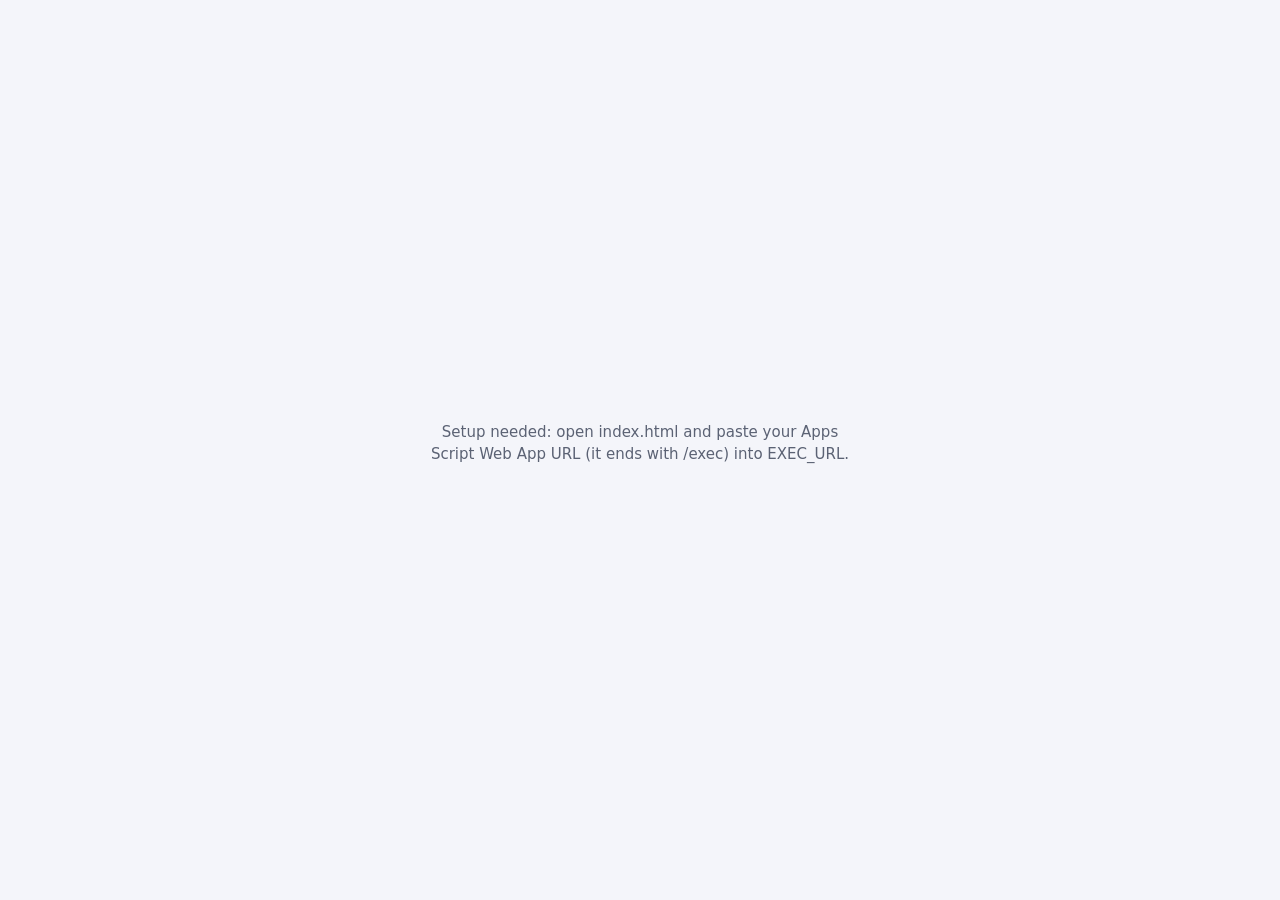
==== index.html @ 9d420516 "Add files via upload" ====
<!DOCTYPE html>
<html lang="en">
<head>
<meta charset="utf-8">
<meta name="viewport" content="width=device-width, initial-scale=1, viewport-fit=cover">
<title>BeamCast</title>
<meta name="description" content="Screen mirroring and casting between your devices.">
<meta name="theme-color" content="#4b57f5">
<meta name="color-scheme" content="light dark">
<meta name="referrer" content="no-referrer">
<link rel="manifest" href="manifest.webmanifest">
<link rel="icon" type="image/png" href="icon-192.png">
<link rel="apple-touch-icon" href="icon-192.png">
<meta name="apple-mobile-web-app-capable" content="yes">
<meta name="mobile-web-app-capable" content="yes">
<meta name="apple-mobile-web-app-title" content="BeamCast">
<style>
  :root{--bg:#f4f5fa;--text:#12141c;--muted:#5b6274;--accent:#4b57f5}
  @media (prefers-color-scheme:dark){:root{--bg:#0b0d13;--text:#e7e9f1;--muted:#9aa1b4;--accent:#7d87ff}}
  body{margin:0;min-height:100vh;display:grid;place-items:center;background:var(--bg);color:var(--text);font:15px/1.5 system-ui,-apple-system,"Segoe UI",Roboto,sans-serif;text-align:center;padding:16px;box-sizing:border-box}
  .sp{width:34px;height:34px;margin:0 auto 14px;border-radius:50%;border:3px solid rgba(128,128,128,.25);border-top-color:var(--accent);animation:s .8s linear infinite}
  @keyframes s{to{transform:rotate(360deg)}}
  p{max-width:420px;margin:0 auto 14px;color:var(--muted)}
  button{font:inherit;font-weight:600;padding:10px 18px;border-radius:11px;border:0;background:var(--accent);color:#fff;cursor:pointer}
</style>
</head>
<body>
<div id="boot" role="status" aria-live="polite">
  <div class="sp" id="sp"></div>
  <p id="msg">Loading BeamCast…</p>
  <button id="retry" type="button" hidden>Try again</button>
</div>
<script>
/*
 * BeamCast app shell.
 * It downloads the newest BeamCast page from YOUR Google Apps Script deployment, keeps a copy
 * for offline start-up, and checks for updates every time it opens.
 * Deploy a new version in Apps Script and every installed app updates itself.
 *
 * ▼▼▼ The only line you need to change: paste your Web App URL (ends with /exec) ▼▼▼
 */
var EXEC_URL = 'PASTE_YOUR_EXEC_URL_HERE';

(function () {
  'use strict';
  var KEY = 'beamcast.app.html';
  var msgEl = document.getElementById('msg'), retryBtn = document.getElementById('retry'), sp = document.getElementById('sp');

  if ('serviceWorker' in navigator) {
    navigator.serviceWorker.register('sw.js').catch(function () { /* offline start-up just won't be cached */ });
  }
  function say(text, canRetry) { msgEl.textContent = text; retryBtn.hidden = !canRetry; sp.hidden = !!canRetry; }
  function getCached() { try { return localStorage.getItem(KEY); } catch (e) { return null; } }
  function setCached(html) { try { localStorage.setItem(KEY, html); } catch (e) { /* storage full or blocked */ } }
  function show(html) {
    // document.open() during parsing would inject instead of replace, so wait until this shell has finished loading.
    if (document.readyState === 'loading') { document.addEventListener('DOMContentLoaded', function () { show(html); }, { once: true }); return; }
    document.open(); document.write(html); document.close();
  }

  if (!/^https:\/\/script\.google\.com\/macros\/s\/[\w-]+\/exec$/.test(EXEC_URL)) {
    say('Setup needed: open index.html and paste your Apps Script Web App URL (it ends with /exec) into EXEC_URL.', false);
    sp.hidden = true;
    return;
  }

  function fetchLatest() {
    // text/plain POST = CORS "simple request"; Apps Script web apps deployed for "Anyone" answer it.
    return fetch(EXEC_URL, {
      method: 'POST', body: JSON.stringify({ fn: 'offlineCopy', args: {} }),
      cache: 'no-store', credentials: 'omit', redirect: 'follow'
    }).then(function (r) {
      if (!r.ok) throw new Error('HTTP ' + r.status);
      return r.json();
    }).then(function (j) {
      var html = j && j.ok && j.data && j.data.html;
      if (typeof html !== 'string' || html.indexOf('BeamCast') < 0 || html.length < 5000) throw new Error('Unexpected response');
      return html;
    });
  }

  function updateBanner() {
    // Runs inside the already-shown app page: offer a one-tap reload to the new version.
    var d = document.createElement('div');
    d.setAttribute('role', 'status');
    d.style.cssText = 'position:fixed;left:50%;transform:translateX(-50%);bottom:max(16px,env(safe-area-inset-bottom));z-index:3000;display:flex;gap:10px;align-items:center;background:#12141c;color:#fff;padding:10px 12px 10px 16px;border-radius:12px;box-shadow:0 10px 30px rgba(0,0,0,.3);font:14px system-ui,sans-serif;max-width:calc(100vw - 32px)';
    var t = document.createElement('span'); t.textContent = 'A new version of BeamCast is ready.';
    var b = document.createElement('button'); b.type = 'button'; b.textContent = 'Update';
    b.style.cssText = 'font:inherit;font-weight:700;border:0;border-radius:9px;padding:7px 12px;background:#7d87ff;color:#0b0d13;cursor:pointer';
    b.onclick = function () { location.reload(); };
    var x = document.createElement('button'); x.type = 'button'; x.textContent = '×'; x.setAttribute('aria-label', 'Later');
    x.style.cssText = 'font:20px/1 system-ui;border:0;background:none;color:#aaa;cursor:pointer;padding:0 4px';
    x.onclick = function () { d.remove(); };
    d.appendChild(t); d.appendChild(b); d.appendChild(x);
    (document.body || document.documentElement).appendChild(d);
  }

  function firstLoad() {
    say('Downloading BeamCast…', false);
    fetchLatest().then(function (html) { setCached(html); show(html); }).catch(function (e) {
      say(navigator.onLine
        ? 'Could not reach the BeamCast server (' + e.message + '). Check that the Apps Script deployment is set to “Anyone” and that the URL is correct.'
        : 'You are offline. Connect to the internet once so the app can download itself. After that it also opens offline.', true);
    });
  }
  retryBtn.onclick = firstLoad;

  var cached = getCached();
  if (cached) {
    // Start instantly from the saved copy (works offline), then look for a newer version.
    fetchLatest().then(function (html) {
      if (html !== cached) { setCached(html); updateBanner(); }
    }).catch(function () { /* offline or server unreachable: keep using the saved copy */ });
    show(cached);
  } else {
    firstLoad();
  }
})();
</script>
</body>
</html>
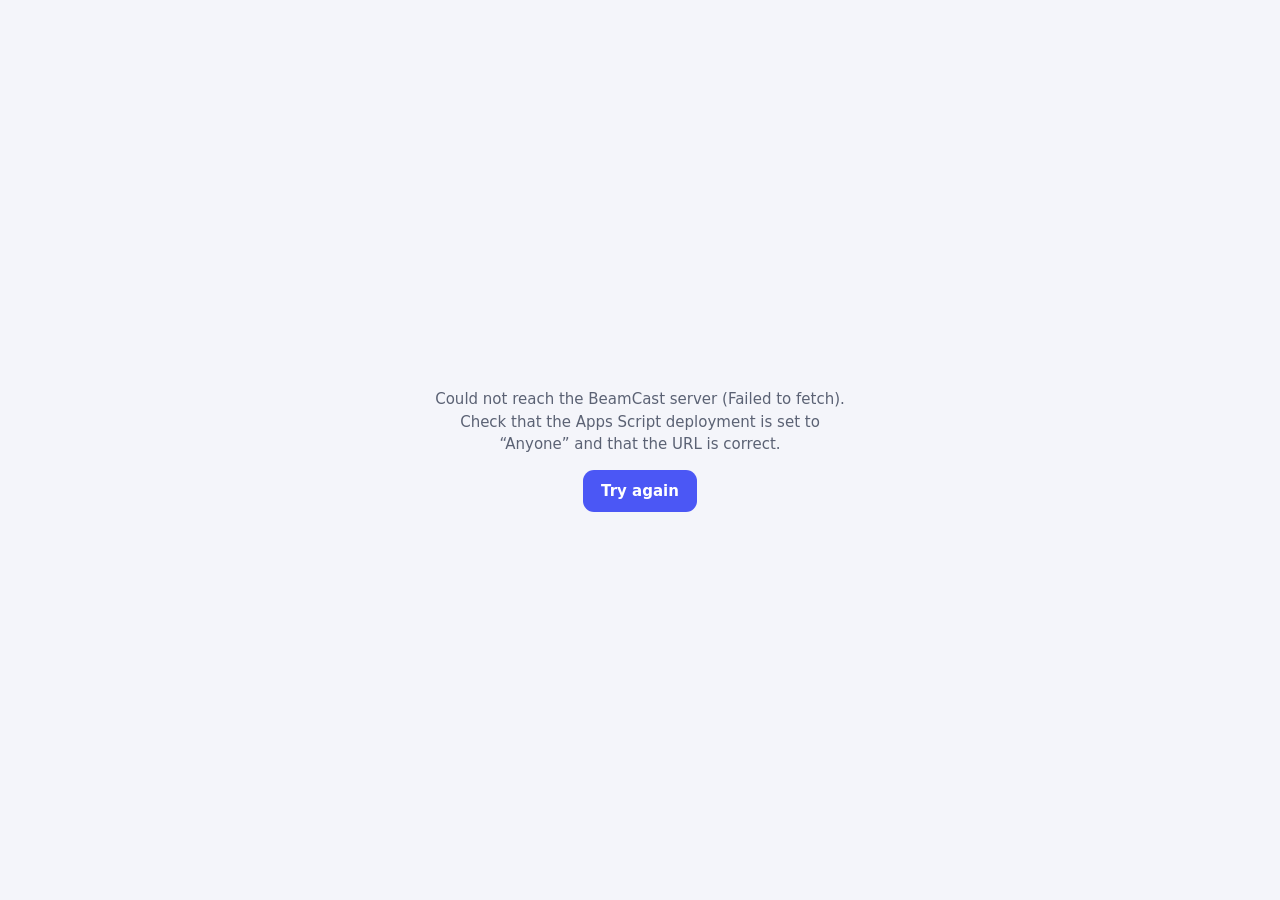
==== commit 063bc1c7: "Update index.html" ====
--- a/index.html
+++ b/index.html
@@ -39,7 +39,7 @@
  *
  * ▼▼▼ The only line you need to change: paste your Web App URL (ends with /exec) ▼▼▼
  */
-var EXEC_URL = 'PASTE_YOUR_EXEC_URL_HERE';
+var EXEC_URL = 'https://script.google.com/macros/s/AKfycbz1gZUumytuftPWRZcW-Gb9P7usCzyJS-83R4lMTyYFhke-0Oxf7YOTgh_2BvfhsPqCkA/exec';
 
 (function () {
   'use strict';
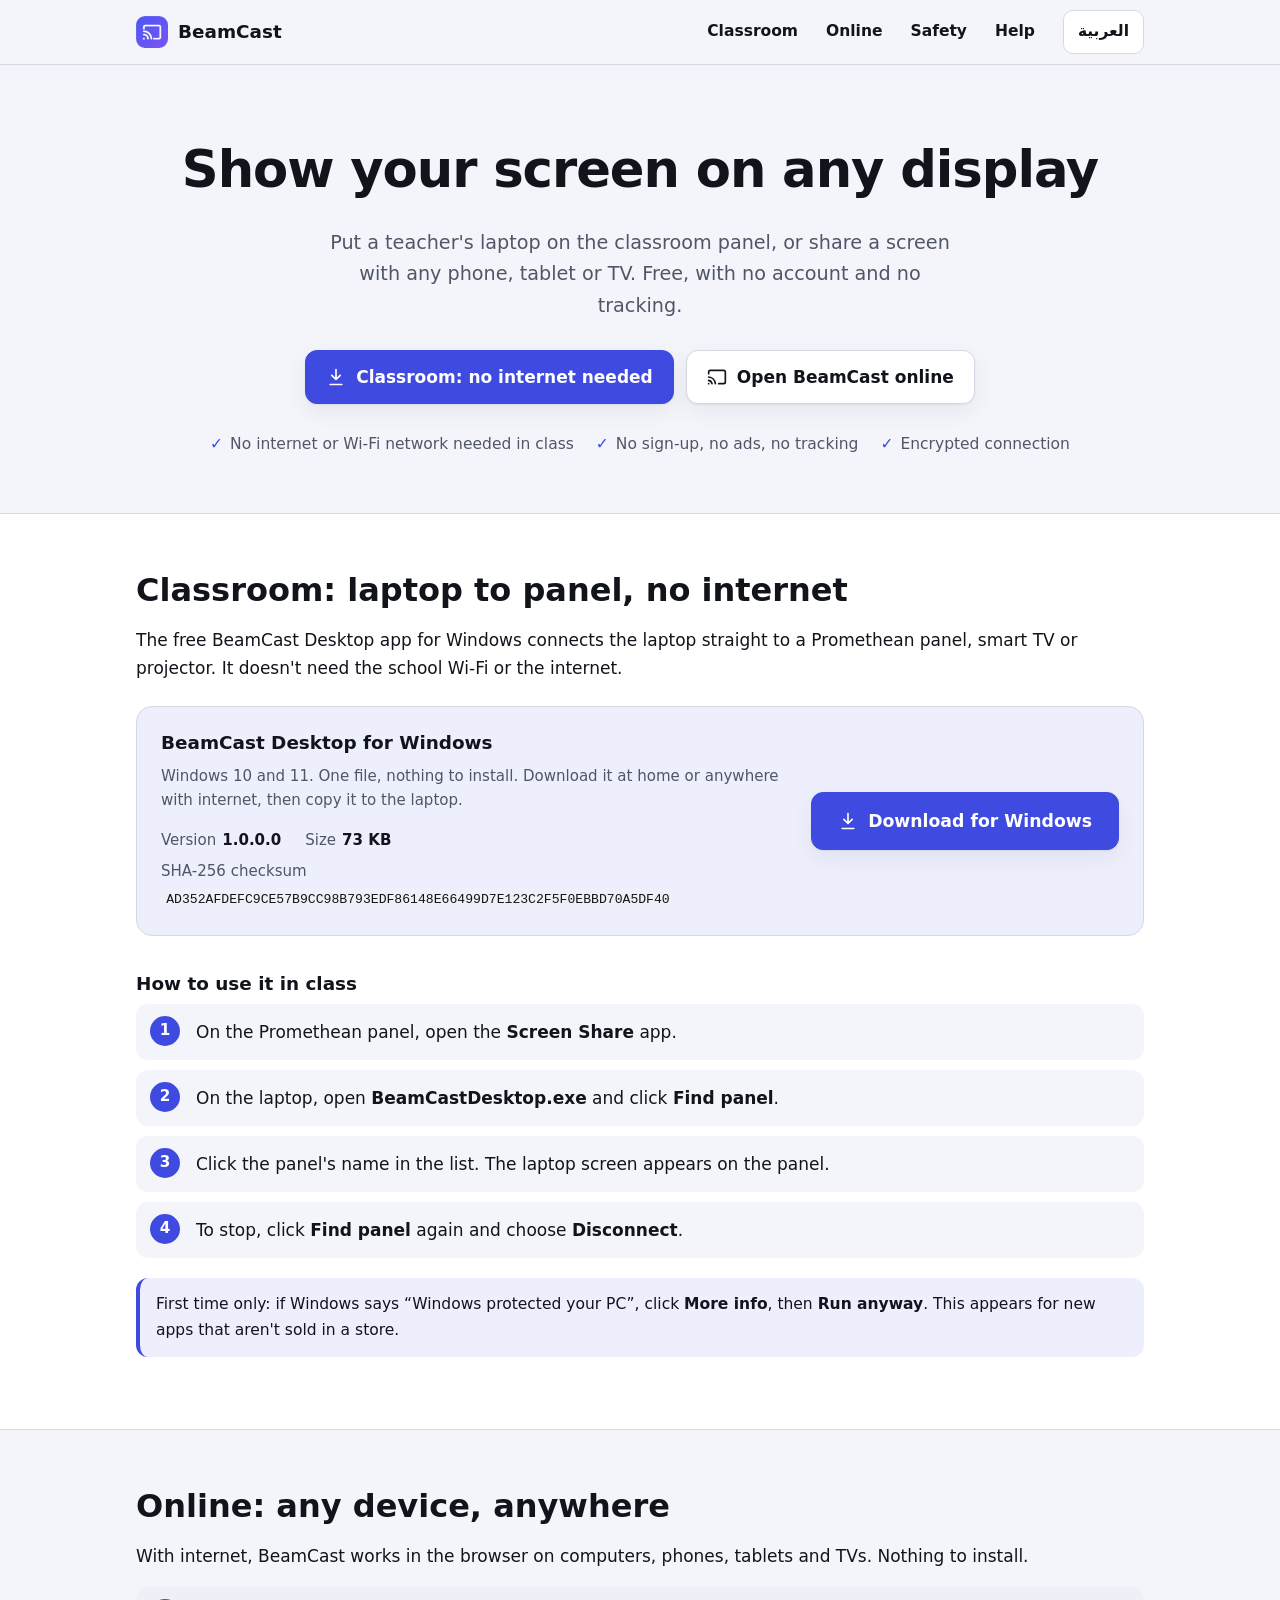
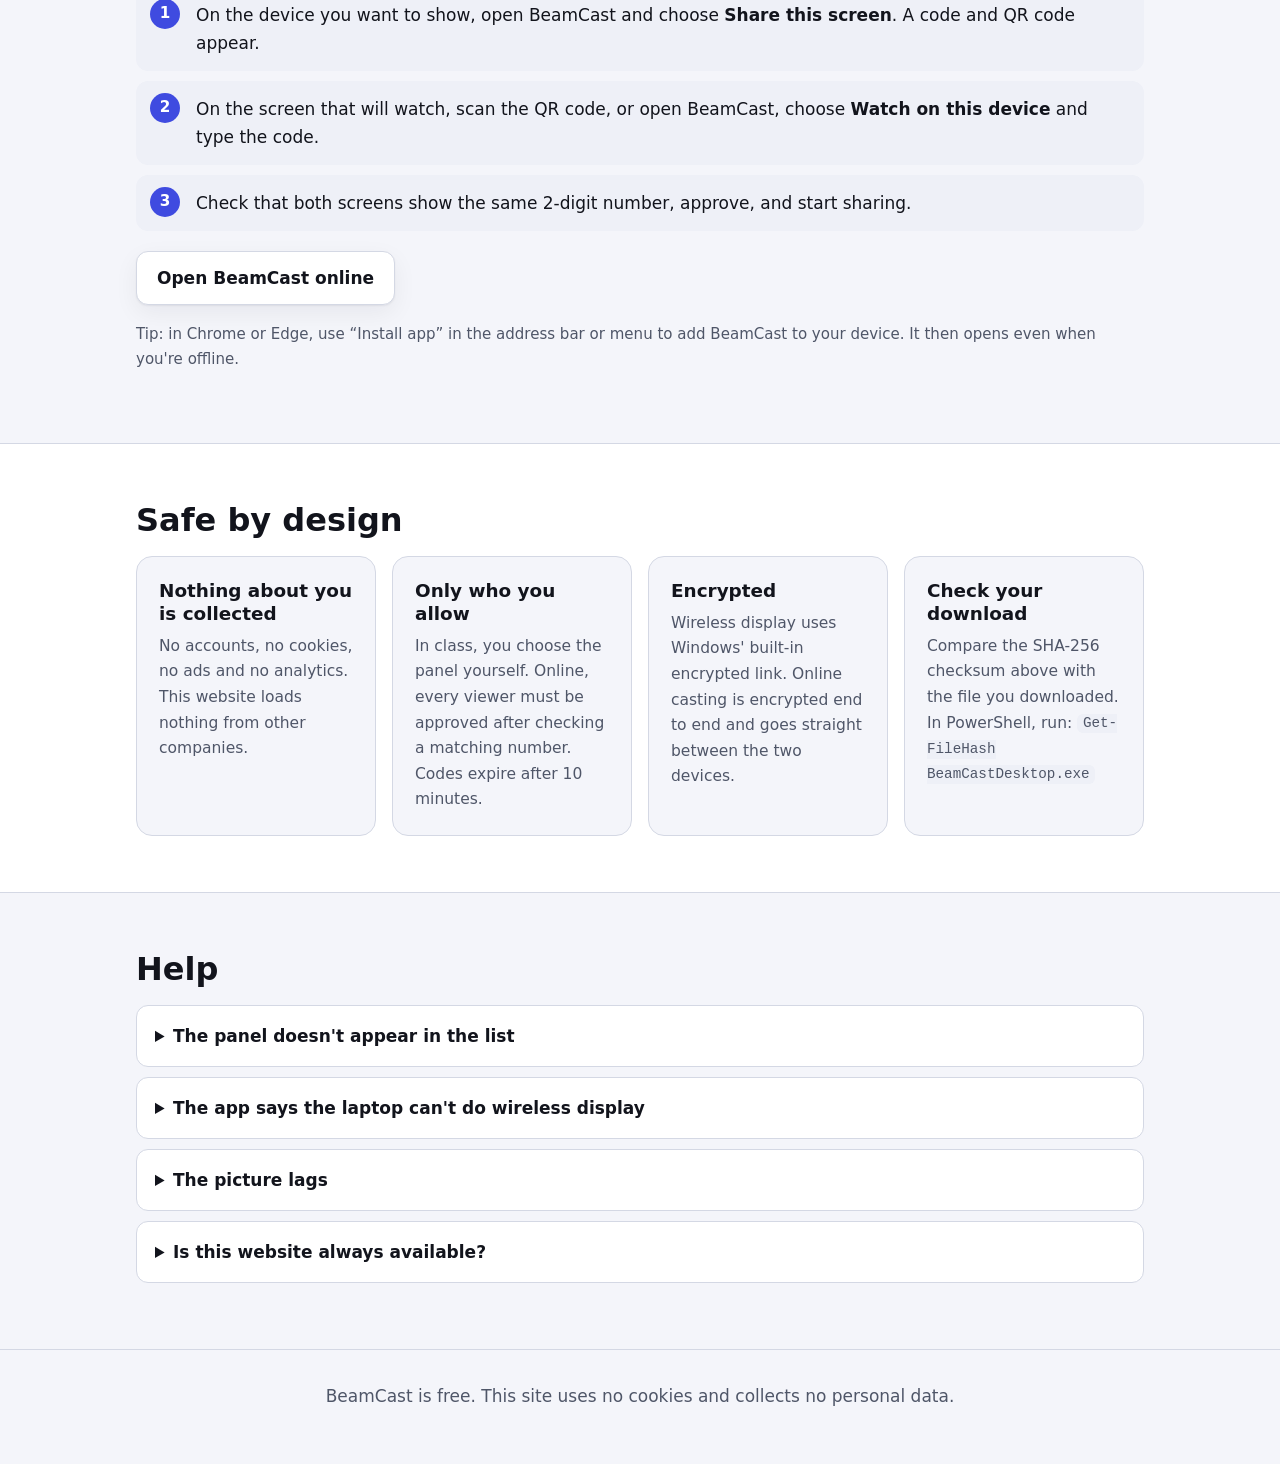
==== commit f9cbe0c6: "Add BeamCast website: classroom Windows app, English/Arabic, offline The home page is now the websit" ====
--- a/index.html
+++ b/index.html
@@ -1,121 +1,164 @@
 <!DOCTYPE html>
-<html lang="en">
+<html lang="en" dir="ltr">
 <head>
 <meta charset="utf-8">
 <meta name="viewport" content="width=device-width, initial-scale=1, viewport-fit=cover">
-<title>BeamCast</title>
-<meta name="description" content="Screen mirroring and casting between your devices.">
+<!-- Strict policy: only files from this site may load. No outside scripts, fonts, trackers or frames. -->
+<meta http-equiv="Content-Security-Policy" content="default-src 'none'; script-src 'self'; style-src 'self'; img-src 'self'; connect-src 'self'; manifest-src 'self'; worker-src 'self'; base-uri 'none'; form-action 'none'; upgrade-insecure-requests">
+<meta name="referrer" content="no-referrer">
+<meta name="color-scheme" content="light dark">
 <meta name="theme-color" content="#4b57f5">
-<meta name="color-scheme" content="light dark">
-<meta name="referrer" content="no-referrer">
+<meta name="description" content="BeamCast shows a laptop screen on a classroom panel, TV or any device. Works without internet. Free, private and safe.">
+<title>BeamCast: show your screen on any display</title>
+<script src="launch.js"></script>
 <link rel="manifest" href="manifest.webmanifest">
 <link rel="icon" type="image/png" href="icon-192.png">
 <link rel="apple-touch-icon" href="icon-192.png">
-<meta name="apple-mobile-web-app-capable" content="yes">
-<meta name="mobile-web-app-capable" content="yes">
-<meta name="apple-mobile-web-app-title" content="BeamCast">
-<style>
-  :root{--bg:#f4f5fa;--text:#12141c;--muted:#5b6274;--accent:#4b57f5}
-  @media (prefers-color-scheme:dark){:root{--bg:#0b0d13;--text:#e7e9f1;--muted:#9aa1b4;--accent:#7d87ff}}
-  body{margin:0;min-height:100vh;display:grid;place-items:center;background:var(--bg);color:var(--text);font:15px/1.5 system-ui,-apple-system,"Segoe UI",Roboto,sans-serif;text-align:center;padding:16px;box-sizing:border-box}
-  .sp{width:34px;height:34px;margin:0 auto 14px;border-radius:50%;border:3px solid rgba(128,128,128,.25);border-top-color:var(--accent);animation:s .8s linear infinite}
-  @keyframes s{to{transform:rotate(360deg)}}
-  p{max-width:420px;margin:0 auto 14px;color:var(--muted)}
-  button{font:inherit;font-weight:600;padding:10px 18px;border-radius:11px;border:0;background:var(--accent);color:#fff;cursor:pointer}
-</style>
+<link rel="stylesheet" href="styles.css">
+<script src="site.js" defer></script>
 </head>
 <body>
-<div id="boot" role="status" aria-live="polite">
-  <div class="sp" id="sp"></div>
-  <p id="msg">Loading BeamCast…</p>
-  <button id="retry" type="button" hidden>Try again</button>
-</div>
-<script>
-/*
- * BeamCast app shell.
- * It downloads the newest BeamCast page from YOUR Google Apps Script deployment, keeps a copy
- * for offline start-up, and checks for updates every time it opens.
- * Deploy a new version in Apps Script and every installed app updates itself.
- *
- * ▼▼▼ The only line you need to change: paste your Web App URL (ends with /exec) ▼▼▼
- */
-var EXEC_URL = 'https://script.google.com/macros/s/AKfycbz1gZUumytuftPWRZcW-Gb9P7usCzyJS-83R4lMTyYFhke-0Oxf7YOTgh_2BvfhsPqCkA/exec';
+<a class="skip" href="#main" data-i18n="skip">Skip to content</a>
 
-(function () {
-  'use strict';
-  var KEY = 'beamcast.app.html';
-  var msgEl = document.getElementById('msg'), retryBtn = document.getElementById('retry'), sp = document.getElementById('sp');
+<header class="top">
+  <div class="wrap top-in">
+    <a class="brand" href="./" aria-label="BeamCast home">
+      <img src="icon-192.png" alt="" width="32" height="32">
+      <span>BeamCast</span>
+    </a>
+    <nav aria-label="Main" data-i18n-attr="aria-label:navLabel">
+      <ul>
+        <li><a href="#classroom" data-i18n="navClassroom">Classroom</a></li>
+        <li><a href="#online" data-i18n="navOnline">Online</a></li>
+        <li><a href="#safety" data-i18n="navSafety">Safety</a></li>
+        <li><a href="#help" data-i18n="navHelp">Help</a></li>
+      </ul>
+    </nav>
+    <button type="button" class="lang" id="langBtn" lang="ar" aria-label="عرض الموقع بالعربية">العربية</button>
+  </div>
+</header>
 
-  if ('serviceWorker' in navigator) {
-    navigator.serviceWorker.register('sw.js').catch(function () { /* offline start-up just won't be cached */ });
-  }
-  function say(text, canRetry) { msgEl.textContent = text; retryBtn.hidden = !canRetry; sp.hidden = !!canRetry; }
-  function getCached() { try { return localStorage.getItem(KEY); } catch (e) { return null; } }
-  function setCached(html) { try { localStorage.setItem(KEY, html); } catch (e) { /* storage full or blocked */ } }
-  function show(html) {
-    // document.open() during parsing would inject instead of replace, so wait until this shell has finished loading.
-    if (document.readyState === 'loading') { document.addEventListener('DOMContentLoaded', function () { show(html); }, { once: true }); return; }
-    document.open(); document.write(html); document.close();
-  }
+<main id="main" tabindex="-1">
+  <section class="hero" aria-labelledby="heroT">
+    <div class="wrap">
+      <h1 id="heroT" data-i18n="heroT">Show your screen on any display</h1>
+      <p class="lead" data-i18n="heroP">Put a teacher's laptop on the classroom panel, or share a screen with any phone, tablet or TV. Free, with no account and no tracking.</p>
+      <div class="cta">
+        <a class="btn primary" href="#classroom">
+          <svg aria-hidden="true" viewBox="0 0 24 24"><path d="M12 3v12M7 10l5 5 5-5M5 21h14"/></svg>
+          <span data-i18n="ctaClass">Classroom: no internet needed</span>
+        </a>
+        <a class="btn" href="app.html">
+          <svg aria-hidden="true" viewBox="0 0 24 24"><path d="M2 8V6a2 2 0 0 1 2-2h16a2 2 0 0 1 2 2v12a2 2 0 0 1-2 2h-6M2 12a9 9 0 0 1 8 8M2 16a5 5 0 0 1 4 4M2 20h.01"/></svg>
+          <span data-i18n="ctaOnline">Open BeamCast online</span>
+        </a>
+      </div>
+      <ul class="facts" aria-label="Highlights" data-i18n-attr="aria-label:factsLabel">
+        <li data-i18n="fact1">No internet or Wi-Fi network needed in class</li>
+        <li data-i18n="fact2">No sign-up, no ads, no tracking</li>
+        <li data-i18n="fact3">Encrypted connection</li>
+      </ul>
+    </div>
+  </section>
 
-  if (!/^https:\/\/script\.google\.com\/macros\/s\/[\w-]+\/exec$/.test(EXEC_URL)) {
-    say('Setup needed: open index.html and paste your Apps Script Web App URL (it ends with /exec) into EXEC_URL.', false);
-    sp.hidden = true;
-    return;
-  }
+  <section id="classroom" class="band" aria-labelledby="classT">
+    <div class="wrap">
+      <h2 id="classT" data-i18n="classT">Classroom: laptop to panel, no internet</h2>
+      <p data-i18n="classP">The free BeamCast Desktop app for Windows connects the laptop straight to a Promethean panel, smart TV or projector. It doesn't need the school Wi-Fi or the internet.</p>
 
-  function fetchLatest() {
-    // text/plain POST = CORS "simple request"; Apps Script web apps deployed for "Anyone" answer it.
-    return fetch(EXEC_URL, {
-      method: 'POST', body: JSON.stringify({ fn: 'offlineCopy', args: {} }),
-      cache: 'no-store', credentials: 'omit', redirect: 'follow'
-    }).then(function (r) {
-      if (!r.ok) throw new Error('HTTP ' + r.status);
-      return r.json();
-    }).then(function (j) {
-      var html = j && j.ok && j.data && j.data.html;
-      if (typeof html !== 'string' || html.indexOf('BeamCast') < 0 || html.length < 5000) throw new Error('Unexpected response');
-      return html;
-    });
-  }
+      <div class="download" id="download">
+        <div>
+          <h3 data-i18n="dlT">BeamCast Desktop for Windows</h3>
+          <p class="small" data-i18n="dlP">Windows 10 and 11. One file, nothing to install. Download it at home or anywhere with internet, then copy it to the laptop.</p>
+          <dl class="meta">
+            <div><dt data-i18n="dlVersion">Version</dt><dd id="dlVersion">—</dd></div>
+            <div><dt data-i18n="dlSize">Size</dt><dd id="dlSize">—</dd></div>
+            <div class="hash"><dt data-i18n="dlHash">SHA-256 checksum</dt><dd><code id="dlHash">—</code></dd></div>
+          </dl>
+        </div>
+        <a class="btn primary big" href="BeamCastDesktop.exe" download>
+          <svg aria-hidden="true" viewBox="0 0 24 24"><path d="M12 3v12M7 10l5 5 5-5M5 21h14"/></svg>
+          <span data-i18n="dlBtn">Download for Windows</span>
+        </a>
+      </div>
 
-  function updateBanner() {
-    // Runs inside the already-shown app page: offer a one-tap reload to the new version.
-    var d = document.createElement('div');
-    d.setAttribute('role', 'status');
-    d.style.cssText = 'position:fixed;left:50%;transform:translateX(-50%);bottom:max(16px,env(safe-area-inset-bottom));z-index:3000;display:flex;gap:10px;align-items:center;background:#12141c;color:#fff;padding:10px 12px 10px 16px;border-radius:12px;box-shadow:0 10px 30px rgba(0,0,0,.3);font:14px system-ui,sans-serif;max-width:calc(100vw - 32px)';
-    var t = document.createElement('span'); t.textContent = 'A new version of BeamCast is ready.';
-    var b = document.createElement('button'); b.type = 'button'; b.textContent = 'Update';
-    b.style.cssText = 'font:inherit;font-weight:700;border:0;border-radius:9px;padding:7px 12px;background:#7d87ff;color:#0b0d13;cursor:pointer';
-    b.onclick = function () { location.reload(); };
-    var x = document.createElement('button'); x.type = 'button'; x.textContent = '×'; x.setAttribute('aria-label', 'Later');
-    x.style.cssText = 'font:20px/1 system-ui;border:0;background:none;color:#aaa;cursor:pointer;padding:0 4px';
-    x.onclick = function () { d.remove(); };
-    d.appendChild(t); d.appendChild(b); d.appendChild(x);
-    (document.body || document.documentElement).appendChild(d);
-  }
+      <h3 data-i18n="howT">How to use it in class</h3>
+      <ol class="steps">
+        <li data-i18n="step1">On the Promethean panel, open the <b>Screen Share</b> app.</li>
+        <li data-i18n="step2">On the laptop, open <b>BeamCastDesktop.exe</b> and click <b>Find panel</b>.</li>
+        <li data-i18n="step3">Click the panel's name in the list. The laptop screen appears on the panel.</li>
+        <li data-i18n="step4">To stop, click <b>Find panel</b> again and choose <b>Disconnect</b>.</li>
+      </ol>
+      <p class="note" data-i18n="firstRun">First time only: if Windows says “Windows protected your PC”, click <b>More info</b>, then <b>Run anyway</b>. This appears for new apps that aren't sold in a store.</p>
+    </div>
+  </section>
 
-  function firstLoad() {
-    say('Downloading BeamCast…', false);
-    fetchLatest().then(function (html) { setCached(html); show(html); }).catch(function (e) {
-      say(navigator.onLine
-        ? 'Could not reach the BeamCast server (' + e.message + '). Check that the Apps Script deployment is set to “Anyone” and that the URL is correct.'
-        : 'You are offline. Connect to the internet once so the app can download itself. After that it also opens offline.', true);
-    });
-  }
-  retryBtn.onclick = firstLoad;
+  <section id="online" aria-labelledby="onlineT">
+    <div class="wrap">
+      <h2 id="onlineT" data-i18n="onlineT">Online: any device, anywhere</h2>
+      <p data-i18n="onlineP">With internet, BeamCast works in the browser on computers, phones, tablets and TVs. Nothing to install.</p>
+      <ol class="steps">
+        <li data-i18n="on1">On the device you want to show, open BeamCast and choose <b>Share this screen</b>. A code and QR code appear.</li>
+        <li data-i18n="on2">On the screen that will watch, scan the QR code, or open BeamCast, choose <b>Watch on this device</b> and type the code.</li>
+        <li data-i18n="on3">Check that both screens show the same 2-digit number, approve, and start sharing.</li>
+      </ol>
+      <p><a class="btn" href="app.html" data-i18n="openApp">Open BeamCast online</a></p>
+      <p class="small" data-i18n="installTip">Tip: in Chrome or Edge, use “Install app” in the address bar or menu to add BeamCast to your device. It then opens even when you're offline.</p>
+    </div>
+  </section>
 
-  var cached = getCached();
-  if (cached) {
-    // Start instantly from the saved copy (works offline), then look for a newer version.
-    fetchLatest().then(function (html) {
-      if (html !== cached) { setCached(html); updateBanner(); }
-    }).catch(function () { /* offline or server unreachable: keep using the saved copy */ });
-    show(cached);
-  } else {
-    firstLoad();
-  }
-})();
-</script>
+  <section id="safety" class="band" aria-labelledby="safeT">
+    <div class="wrap">
+      <h2 id="safeT" data-i18n="safeT">Safe by design</h2>
+      <ul class="cards">
+        <li>
+          <h3 data-i18n="s1T">Nothing about you is collected</h3>
+          <p data-i18n="s1P">No accounts, no cookies, no ads and no analytics. This website loads nothing from other companies.</p>
+        </li>
+        <li>
+          <h3 data-i18n="s2T">Only who you allow</h3>
+          <p data-i18n="s2P">In class, you choose the panel yourself. Online, every viewer must be approved after checking a matching number. Codes expire after 10 minutes.</p>
+        </li>
+        <li>
+          <h3 data-i18n="s3T">Encrypted</h3>
+          <p data-i18n="s3P">Wireless display uses Windows' built-in encrypted link. Online casting is encrypted end to end and goes straight between the two devices.</p>
+        </li>
+        <li>
+          <h3 data-i18n="s4T">Check your download</h3>
+          <p data-i18n="s4P">Compare the SHA-256 checksum above with the file you downloaded. In PowerShell, run: <code>Get-FileHash BeamCastDesktop.exe</code></p>
+        </li>
+      </ul>
+    </div>
+  </section>
+
+  <section id="help" aria-labelledby="helpT">
+    <div class="wrap">
+      <h2 id="helpT" data-i18n="helpT">Help</h2>
+      <details>
+        <summary data-i18n="h1Q">The panel doesn't appear in the list</summary>
+        <p data-i18n="h1A">Make sure the Screen Share app is open on the panel and allows Windows / Miracast devices. Switch Wi-Fi on in Windows (it doesn't need to be connected to a network) and stay within a few metres of the panel.</p>
+      </details>
+      <details>
+        <summary data-i18n="h2Q">The app says the laptop can't do wireless display</summary>
+        <p data-i18n="h2A">Use the second option in the app: if the laptop and panel share a Wi-Fi, open the panel's browser and type the address and code the app shows. Or connect an HDMI cable.</p>
+      </details>
+      <details>
+        <summary data-i18n="h3Q">The picture lags</summary>
+        <p data-i18n="h3A">Wireless display is the smoothest option. In the Wi-Fi option, choose <b>Picture: Smooth</b>, and move closer to the router.</p>
+      </details>
+      <details>
+        <summary data-i18n="h4Q">Is this website always available?</summary>
+        <p data-i18n="h4A">Yes. It is a simple static site on GitHub Pages with secure HTTPS and no server to break. After your first visit it also opens without internet. The classroom app never needs this website once downloaded.</p>
+      </details>
+    </div>
+  </section>
+</main>
+
+<footer class="foot">
+  <div class="wrap">
+    <p data-i18n="foot">BeamCast is free. This site uses no cookies and collects no personal data.</p>
+    <p class="small" id="offlineNote" hidden data-i18n="offline">You are offline. This page was opened from your device.</p>
+  </div>
+</footer>
 </body>
 </html>
--- a/styles.css
+++ b/styles.css
@@ -0,0 +1,94 @@
+/* BeamCast website. Colors meet WCAG 2.2 AA contrast in light and dark themes. */
+:root{
+  --bg:#f4f5fa;--surface:#fff;--surface-2:#eef0f7;--text:#12141c;--muted:#4f5668;--border:#d4d8e4;
+  --accent:#3f4be0;--accent-ink:#fff;--accent-soft:rgba(63,75,224,.09);--focus:#c2410c;
+  --radius:16px;--shadow:0 1px 2px rgba(16,20,40,.06),0 8px 24px rgba(16,20,40,.06);
+}
+@media (prefers-color-scheme:dark){
+  :root{
+    --bg:#0b0d13;--surface:#141720;--surface-2:#1c202c;--text:#e7e9f1;--muted:#a4abbd;--border:#2c3242;
+    --accent:#8b94ff;--accent-ink:#0b0d13;--accent-soft:rgba(139,148,255,.12);--focus:#fdba74;
+    --shadow:0 1px 2px rgba(0,0,0,.4),0 10px 30px rgba(0,0,0,.25);
+  }
+}
+*{box-sizing:border-box}
+html{-webkit-text-size-adjust:100%;scroll-behavior:smooth;scroll-padding-top:80px}
+@media (prefers-reduced-motion:reduce){html{scroll-behavior:auto}*{transition:none!important;animation:none!important}}
+body{margin:0;background:var(--bg);color:var(--text);font:1.0625rem/1.65 system-ui,-apple-system,"Segoe UI",Roboto,"Noto Sans Arabic",Tahoma,sans-serif}
+[dir="rtl"] body{line-height:1.8}
+img,svg{display:block}
+a{color:var(--accent);text-underline-offset:3px}
+code{font:.92em ui-monospace,Consolas,monospace;background:var(--surface-2);padding:.1em .4em;border-radius:6px;overflow-wrap:anywhere}
+b{font-weight:700}
+h1,h2,h3{line-height:1.25;margin:0 0 .5em}
+h1{font-size:clamp(2rem,6vw,3.2rem);letter-spacing:-.02em}
+h2{font-size:clamp(1.5rem,4vw,2rem)}
+h3{font-size:1.15rem}
+p{margin:0 0 1em}
+.small{font-size:.94rem;color:var(--muted)}
+.wrap{max-width:1040px;margin:0 auto;padding:0 16px}
+
+/* Keyboard focus: always visible, never color-only. */
+:focus-visible{outline:3px solid var(--focus);outline-offset:3px;border-radius:6px}
+main:focus{outline:none}
+.skip{position:absolute;inset-inline-start:16px;top:-100px;z-index:100;background:var(--text);color:var(--bg);padding:12px 16px;border-radius:10px;font-weight:700}
+.skip:focus{top:12px}
+
+/* Header */
+.top{position:sticky;top:0;z-index:10;background:color-mix(in srgb,var(--bg) 88%,transparent);backdrop-filter:blur(10px);border-bottom:1px solid var(--border)}
+@supports not (background:color-mix(in srgb,red,blue)){.top{background:var(--bg)}}
+.top-in{display:flex;align-items:center;gap:16px;min-height:64px}
+.brand{display:flex;align-items:center;gap:10px;font-weight:800;font-size:1.15rem;color:var(--text);text-decoration:none;margin-inline-end:auto}
+.brand img{border-radius:9px}
+nav ul{display:flex;gap:4px;list-style:none;margin:0;padding:0}
+nav a{display:block;padding:10px 12px;border-radius:10px;color:var(--text);text-decoration:none;font-weight:600;font-size:.97rem}
+nav a:hover{background:var(--surface-2)}
+.lang{font:inherit;font-weight:700;font-size:.97rem;min-height:44px;padding:0 14px;border-radius:10px;border:1px solid var(--border);background:var(--surface);color:var(--text);cursor:pointer}
+.lang:hover{border-color:var(--accent)}
+@media (max-width:720px){nav{display:none}}
+
+/* Buttons: at least 44px tall for touch. */
+.btn{display:inline-flex;align-items:center;justify-content:center;gap:10px;min-height:48px;padding:12px 20px;border-radius:12px;border:1px solid var(--border);background:var(--surface);color:var(--text);font-weight:700;text-decoration:none;box-shadow:var(--shadow)}
+.btn:hover{border-color:var(--accent)}
+.btn.primary{background:var(--accent);border-color:var(--accent);color:var(--accent-ink)}
+.btn.primary:hover{filter:brightness(1.08)}
+.btn.big{min-height:56px;padding:14px 26px;font-size:1.08rem}
+.btn svg{width:20px;height:20px;fill:none;stroke:currentColor;stroke-width:2;stroke-linecap:round;stroke-linejoin:round;flex:none}
+
+/* Sections */
+section{padding:56px 0}
+.band{background:var(--surface);border-block:1px solid var(--border)}
+.hero{padding:72px 0 56px;text-align:center}
+.lead{font-size:1.2rem;color:var(--muted);max-width:640px;margin:0 auto 28px}
+.cta{display:flex;flex-wrap:wrap;gap:12px;justify-content:center;margin-bottom:28px}
+.facts{display:flex;flex-wrap:wrap;justify-content:center;gap:8px 22px;list-style:none;padding:0;margin:0;color:var(--muted);font-size:.97rem}
+.facts li::before{content:"✓";color:var(--accent);font-weight:800;margin-inline-end:7px}
+
+.download{display:flex;flex-wrap:wrap;align-items:center;gap:20px 32px;padding:24px;margin:24px 0 36px;border-radius:var(--radius);border:1px solid var(--border);background:var(--accent-soft)}
+.download>div{flex:1 1 320px;min-width:0}
+.meta{display:flex;flex-wrap:wrap;gap:6px 24px;margin:12px 0 0;font-size:.94rem}
+.meta div{display:flex;gap:6px;min-width:0}
+.meta dt{color:var(--muted)}
+.meta dd{margin:0;font-weight:600;min-width:0;direction:ltr;unicode-bidi:isolate}   /* "73 KB", not "KB 73", in Arabic */
+.meta .hash{flex-basis:100%;flex-direction:column;gap:2px}
+.meta .hash code{font-size:.82rem;font-weight:400}
+
+.steps{list-style:none;counter-reset:s;padding:0;margin:0 0 20px;display:grid;gap:10px}
+.steps li{counter-increment:s;position:relative;padding:14px 16px;padding-inline-start:60px;border-radius:12px;background:var(--surface-2);min-height:52px}
+.band .steps li{background:var(--bg)}
+.steps li::before{content:counter(s);position:absolute;inset-inline-start:14px;top:12px;width:30px;height:30px;border-radius:50%;background:var(--accent);color:var(--accent-ink);display:grid;place-items:center;font-weight:800;font-size:.95rem}
+.note{padding:14px 16px;border-radius:12px;border-inline-start:4px solid var(--accent);background:var(--accent-soft);font-size:.97rem}
+
+.cards{list-style:none;padding:0;margin:0;display:grid;grid-template-columns:repeat(auto-fit,minmax(230px,1fr));gap:16px}
+.cards li{padding:22px;border-radius:var(--radius);border:1px solid var(--border);background:var(--bg)}
+.cards p{margin:0;color:var(--muted);font-size:.97rem}
+
+details{border:1px solid var(--border);border-radius:12px;background:var(--surface);margin-bottom:10px}
+summary{cursor:pointer;padding:16px 18px;font-weight:700;min-height:44px;list-style-position:inside}
+details p{padding:0 18px 4px;color:var(--muted)}
+
+.foot{padding:32px 0 48px;border-top:1px solid var(--border);text-align:center;color:var(--muted)}
+.foot p{margin:0 0 6px}
+
+@media (forced-colors:active){.btn,.lang,details,.download,.cards li{border:1px solid CanvasText}.steps li::before{border:1px solid CanvasText}}
+@media print{.top,.cta,.btn{display:none}section{padding:16px 0}}
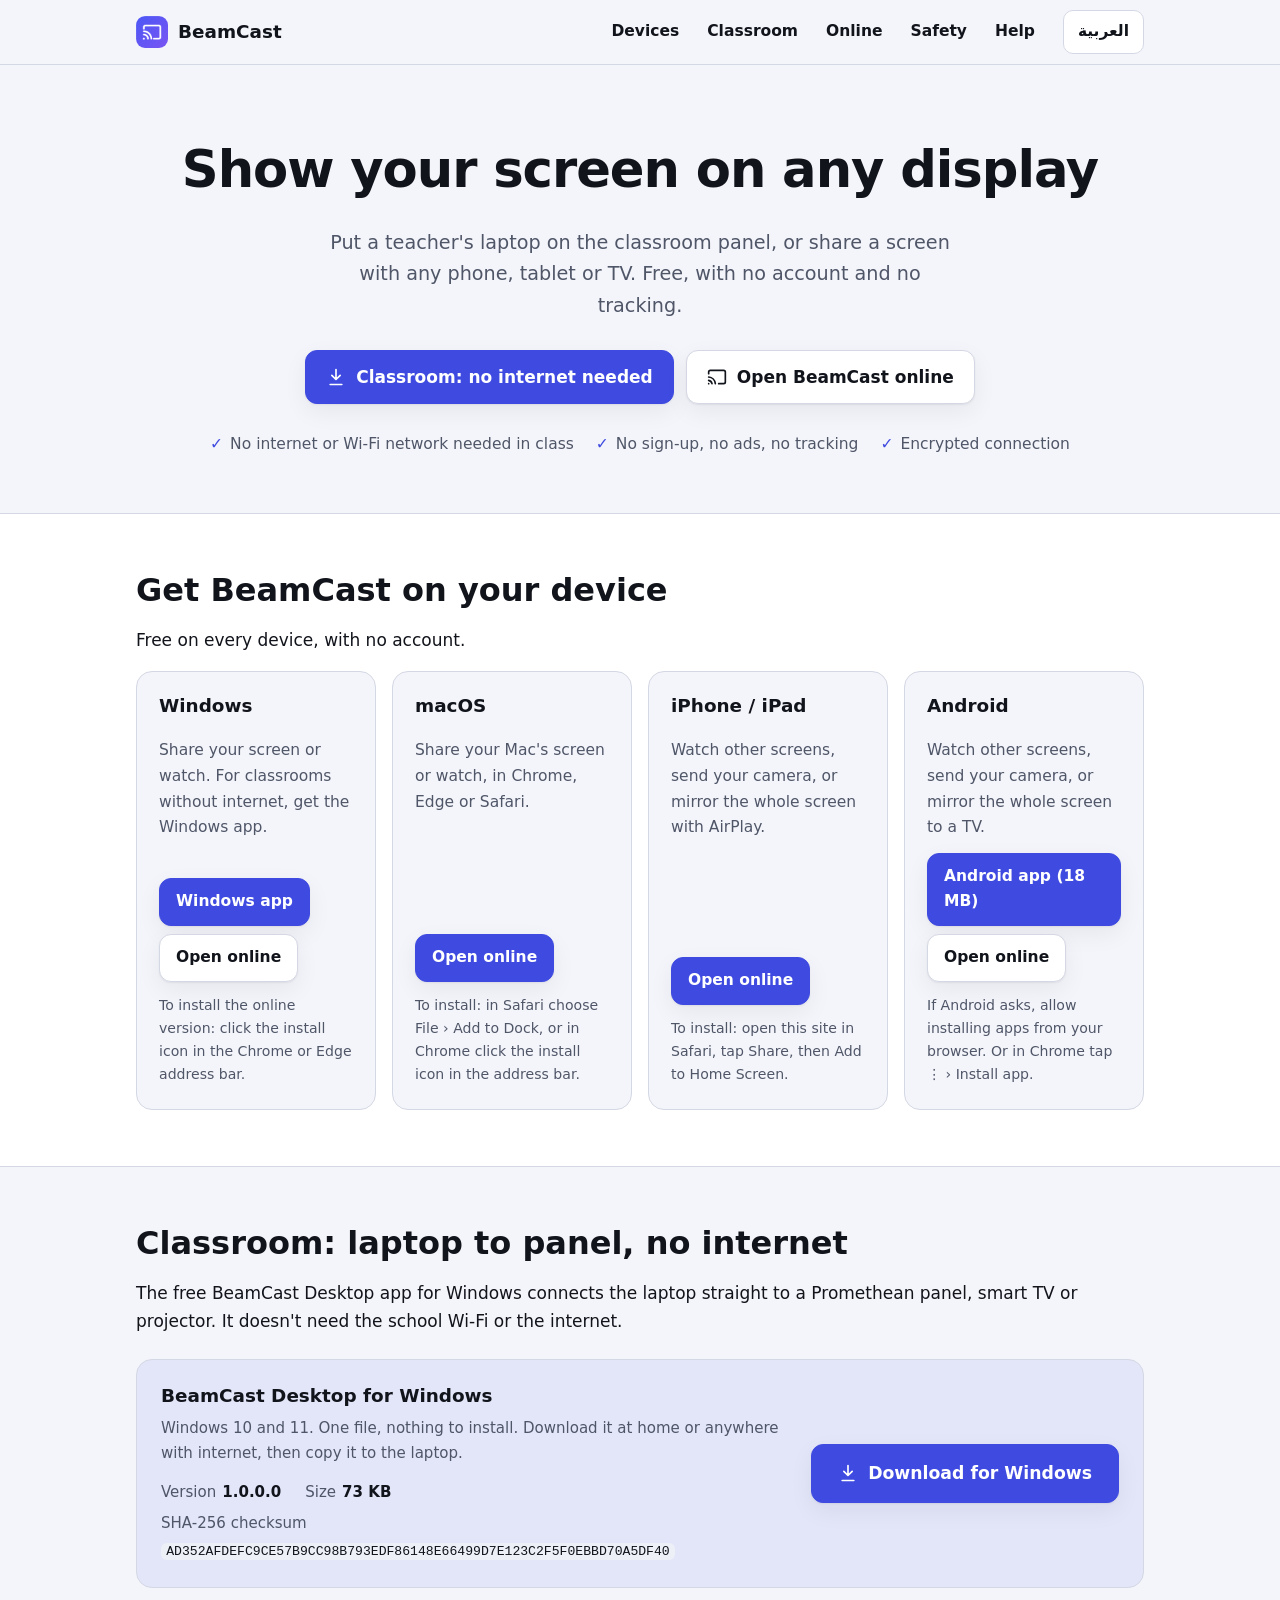
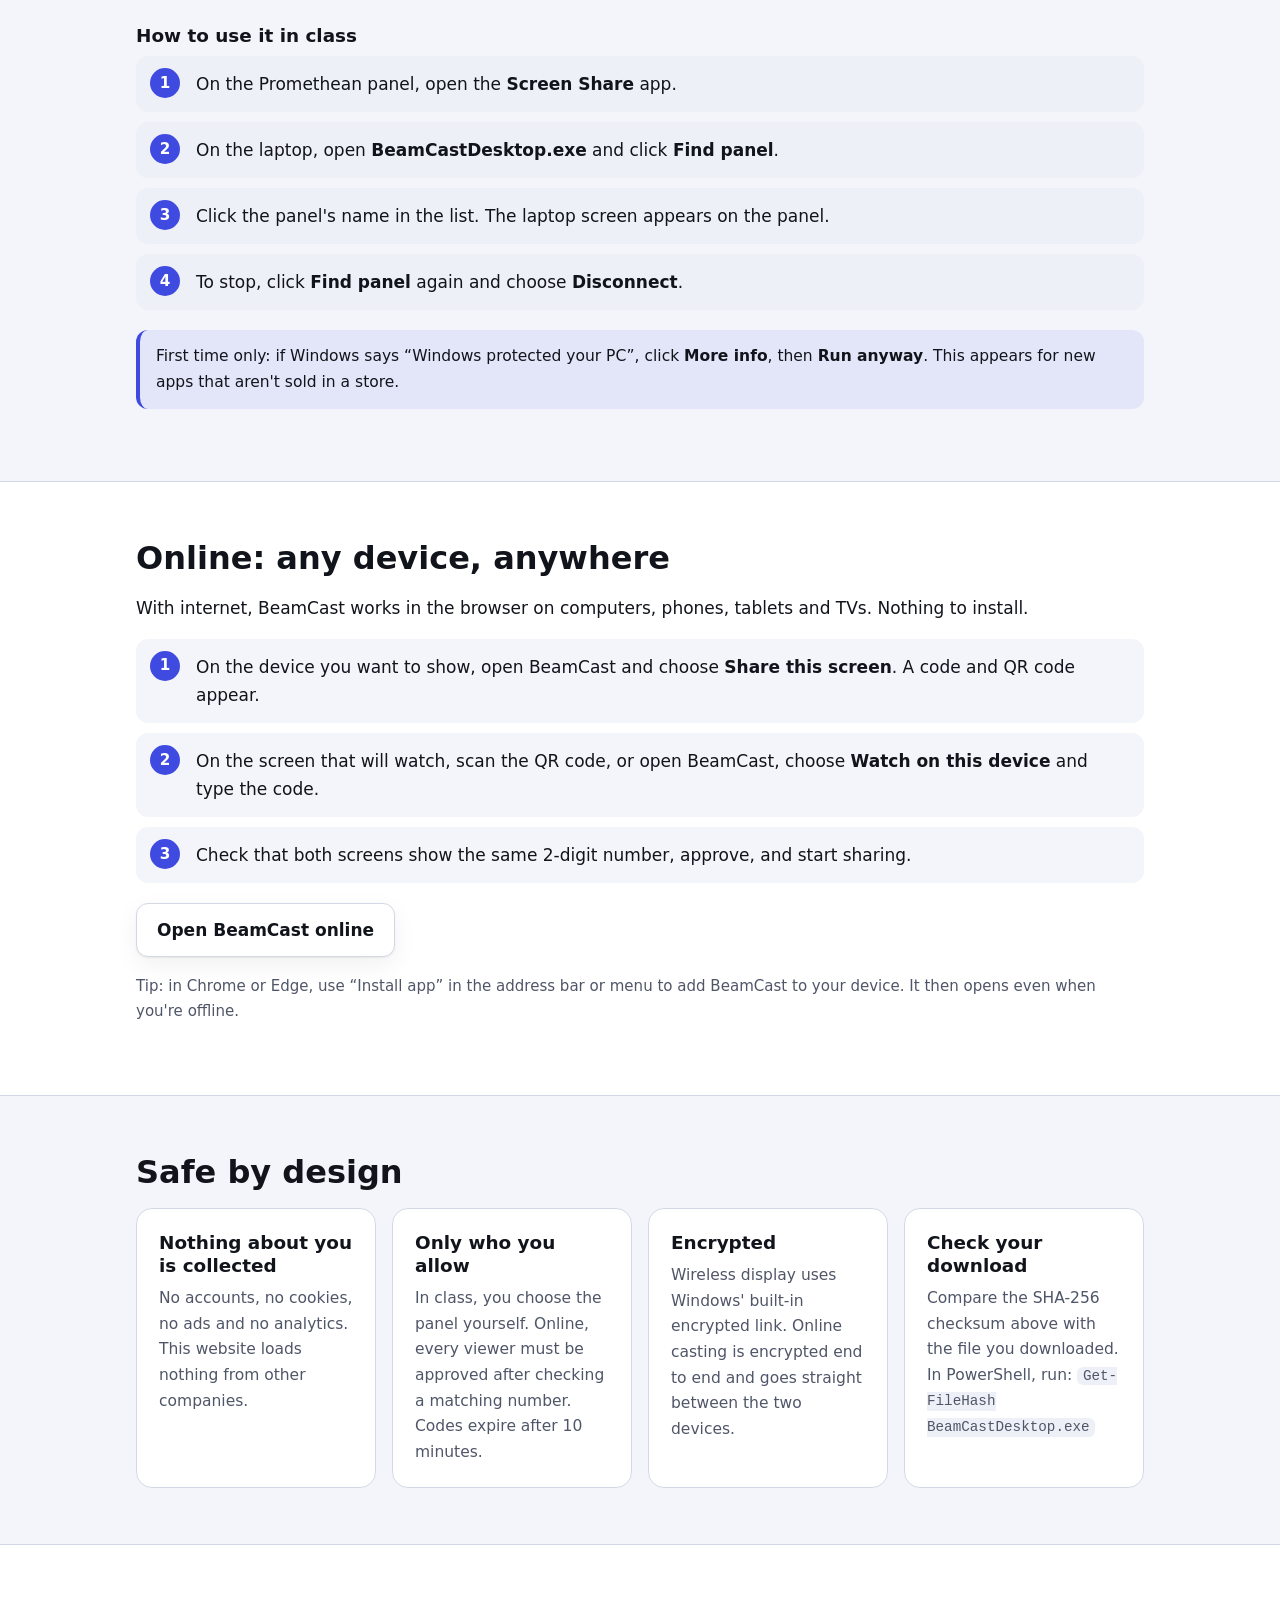
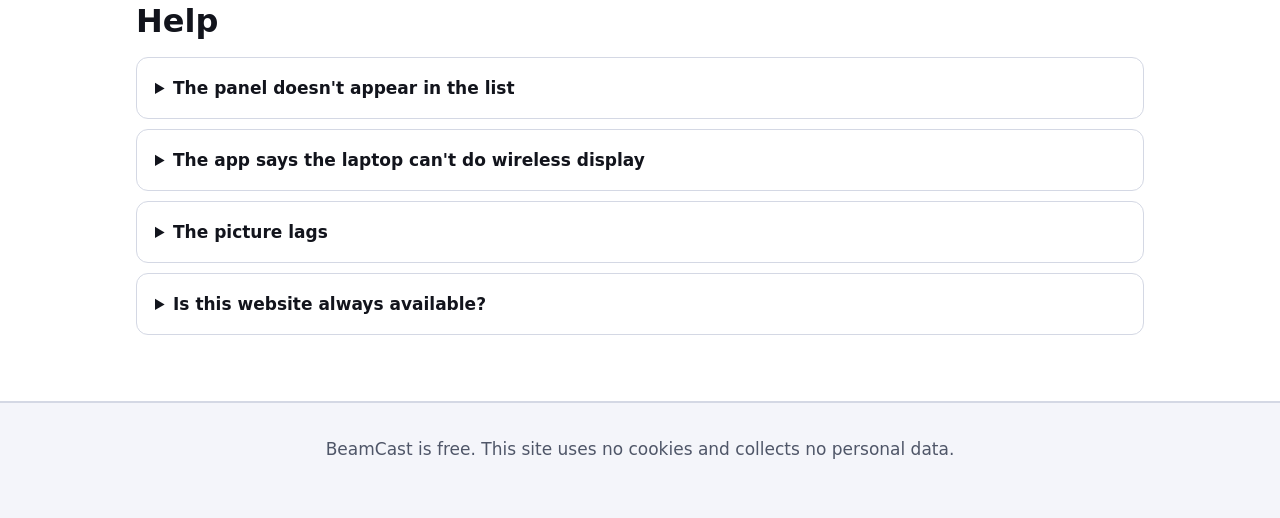
==== commit 1224c53e: "﻿Organise BeamCast by device: Windows, macOS, iPhone/iPad, Android Web app guide tabs are now per de" ====
--- a/index.html
+++ b/index.html
@@ -28,6 +28,7 @@
     </a>
     <nav aria-label="Main" data-i18n-attr="aria-label:navLabel">
       <ul>
+        <li><a href="#devices" data-i18n="navDevices">Devices</a></li>
         <li><a href="#classroom" data-i18n="navClassroom">Classroom</a></li>
         <li><a href="#online" data-i18n="navOnline">Online</a></li>
         <li><a href="#safety" data-i18n="navSafety">Safety</a></li>
@@ -61,7 +62,46 @@
     </div>
   </section>
 
-  <section id="classroom" class="band" aria-labelledby="classT">
+  <section id="devices" class="band" aria-labelledby="devT">
+    <div class="wrap">
+      <h2 id="devT" data-i18n="devT">Get BeamCast on your device</h2>
+      <p data-i18n="devP">Free on every device, with no account.</p>
+      <ul class="cards devices">
+        <li>
+          <h3 data-i18n="dWinT">Windows</h3>
+          <p data-i18n="dWinP">Share your screen or watch. For classrooms without internet, get the Windows app.</p>
+          <div class="acts">
+            <a class="btn primary" href="#classroom" data-i18n="dWinBtn">Windows app</a>
+            <a class="btn" href="app.html" data-i18n="dOpen">Open online</a>
+          </div>
+          <p class="small" data-i18n="dWinTip">To install the online version: click the install icon in the Chrome or Edge address bar.</p>
+        </li>
+        <li>
+          <h3 data-i18n="dMacT">macOS</h3>
+          <p data-i18n="dMacP">Share your Mac's screen or watch, in Chrome, Edge or Safari.</p>
+          <div class="acts"><a class="btn primary" href="app.html" data-i18n="dOpen">Open online</a></div>
+          <p class="small" data-i18n="dMacTip">To install: in Safari choose File › Add to Dock, or in Chrome click the install icon in the address bar.</p>
+        </li>
+        <li>
+          <h3 data-i18n="dIosT">iPhone / iPad</h3>
+          <p data-i18n="dIosP">Watch other screens, send your camera, or mirror the whole screen with AirPlay.</p>
+          <div class="acts"><a class="btn primary" href="app.html" data-i18n="dOpen">Open online</a></div>
+          <p class="small" data-i18n="dIosTip">To install: open this site in Safari, tap Share, then Add to Home Screen.</p>
+        </li>
+        <li>
+          <h3 data-i18n="dAndT">Android</h3>
+          <p data-i18n="dAndP">Watch other screens, send your camera, or mirror the whole screen to a TV.</p>
+          <div class="acts">
+            <a class="btn primary" href="android/BeamCast.apk" download data-i18n="dAndBtn">Android app (18 MB)</a>
+            <a class="btn" href="app.html" data-i18n="dOpen">Open online</a>
+          </div>
+          <p class="small" data-i18n="dAndTip">If Android asks, allow installing apps from your browser. Or in Chrome tap ⋮ › Install app.</p>
+        </li>
+      </ul>
+    </div>
+  </section>
+
+  <section id="classroom" aria-labelledby="classT">
     <div class="wrap">
       <h2 id="classT" data-i18n="classT">Classroom: laptop to panel, no internet</h2>
       <p data-i18n="classP">The free BeamCast Desktop app for Windows connects the laptop straight to a Promethean panel, smart TV or projector. It doesn't need the school Wi-Fi or the internet.</p>
@@ -93,7 +133,7 @@
     </div>
   </section>
 
-  <section id="online" aria-labelledby="onlineT">
+  <section id="online" class="band" aria-labelledby="onlineT">
     <div class="wrap">
       <h2 id="onlineT" data-i18n="onlineT">Online: any device, anywhere</h2>
       <p data-i18n="onlineP">With internet, BeamCast works in the browser on computers, phones, tablets and TVs. Nothing to install.</p>
@@ -107,7 +147,7 @@
     </div>
   </section>
 
-  <section id="safety" class="band" aria-labelledby="safeT">
+  <section id="safety" aria-labelledby="safeT">
     <div class="wrap">
       <h2 id="safeT" data-i18n="safeT">Safe by design</h2>
       <ul class="cards">
@@ -131,7 +171,7 @@
     </div>
   </section>
 
-  <section id="help" aria-labelledby="helpT">
+  <section id="help" class="band" aria-labelledby="helpT">
     <div class="wrap">
       <h2 id="helpT" data-i18n="helpT">Help</h2>
       <details>
--- a/styles.css
+++ b/styles.css
@@ -82,6 +82,12 @@
 .cards{list-style:none;padding:0;margin:0;display:grid;grid-template-columns:repeat(auto-fit,minmax(230px,1fr));gap:16px}
 .cards li{padding:22px;border-radius:var(--radius);border:1px solid var(--border);background:var(--bg)}
 .cards p{margin:0;color:var(--muted);font-size:.97rem}
+.band .cards li{background:var(--bg)}
+.cards:not(.devices) li{background:var(--surface)}
+.devices li{display:flex;flex-direction:column;gap:12px}
+.devices .acts{display:flex;flex-wrap:wrap;gap:8px;margin-top:auto}
+.devices .btn{min-height:44px;padding:10px 16px;font-size:.97rem}
+.devices .small{font-size:.88rem}
 
 details{border:1px solid var(--border);border-radius:12px;background:var(--surface);margin-bottom:10px}
 summary{cursor:pointer;padding:16px 18px;font-weight:700;min-height:44px;list-style-position:inside}
